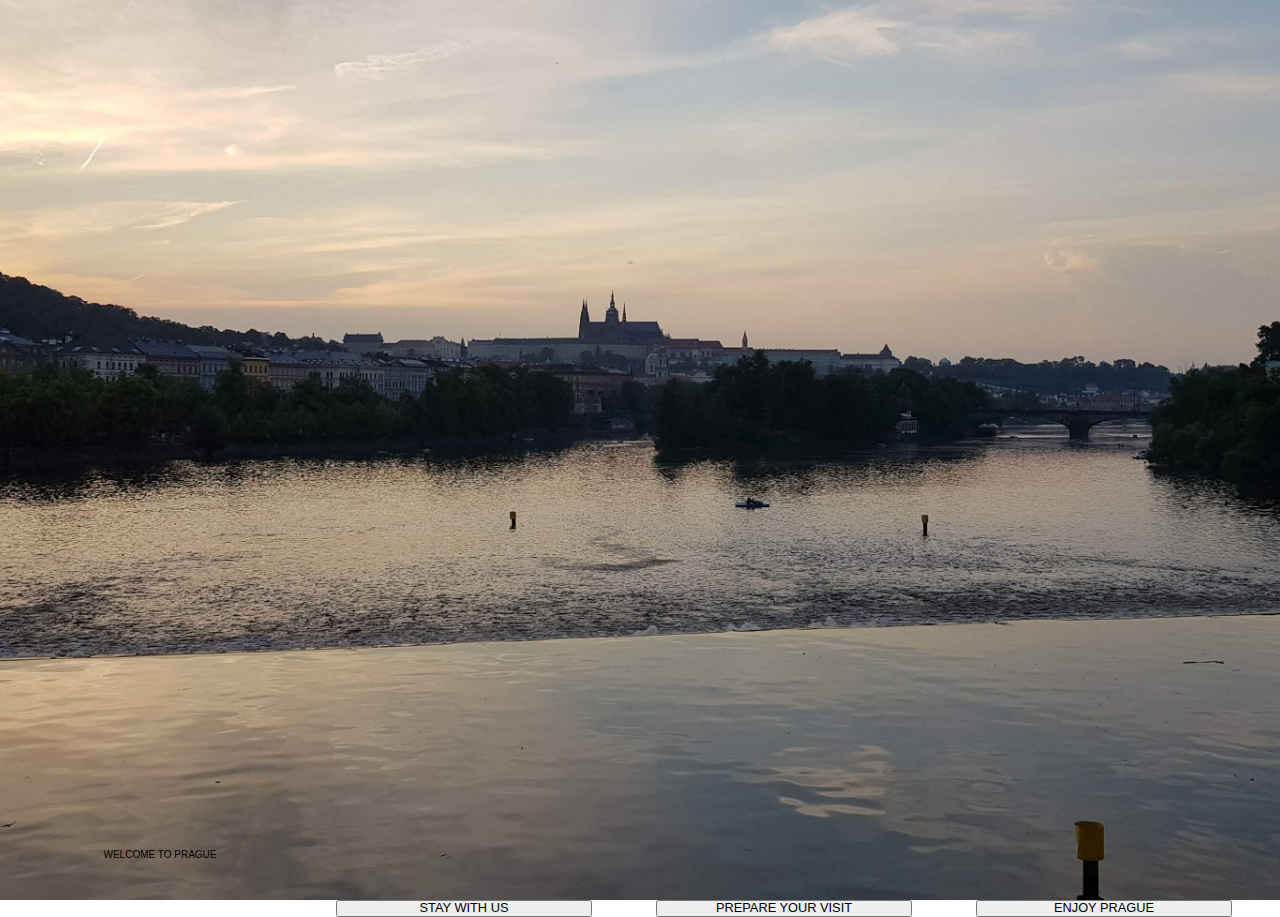
==== index.html @ 862ffb0d "Update index.html" ====
<!DOCTYPE html> 
<html>
<head>
<title>HOME</title>
<meta name="viewport" content="width=device-width, initial-scale=1">
<link rel="stylesheet" href="w3pro.css">
<style>
* { color: rgb(0,0,0); text-decoration: none; padding: 0; margin: 0; font-family: "Roboto", Open Sans, sans-serif;}
body, html { height: 100vh;}
.bg { background-image: url("bg/bg_a.jpg"); height: 100vh; background-position: center; background-repeat: no-repeat; background-size: cover; }
.w3-block, .w3-container, .w3-dropdown-click, .w3-btn {position: absolute;}
.cA {left: 0; width: 25vw; height: 10vh;}
</style>
</head>
<body>
<div class="bg"></div>

<button onclick="dropdown_A()" class="w3-btn w3-purple cA w3-tiny" style="bottom: 0vw;">WELCOME TO PRAGUE</button>
<div id="Demo_A" class="w3-dropdown-content w3-bar-block cA" style="bottom:10vh;">
  <button href="#" class="w3-btn w3-deep-purple cA" style="bottom: 20vh;">History of Prague</button>
  <button href="#" class="w3-btn w3-indigo cA" style="bottom: 10vh">Prague today</button>
  <button href="#" class="w3-btn w3-blue cA" style="bottom: 0vh">Our services</button>
</div>

  <div class="w3-container" style="bottom: 0vw; left: 25vw;">
    <div class="w3-dropdown-click">
      <button onclick="dropdown_B()" class="w3-block w3-light-blue" style="width: 20vw; ">STAY WITH US</button>
      <div id="Demo_B" class="w3-dropdown-content w3-bar-block w3-border">
        <button href="#" class="w3-bar-item w3-btn w3-cyan" style="bottom: 0vw; width: 20vw">Tour the apartment</button>
        <button href="#" class="w3-bar-item w3-btn w3-aqua" style="bottom: 5vw; width: 20vw">Discover the district</button>
        <button href="#" class="w3-bar-item w3-btn w3-teal" style="bottom: 10vw; width: 20vw">Explore the capital</button>
      </div>
    </div>
  </div>
  
  <div class="w3-container" style="bottom: 0vw; left: 50vw;">
    <div class="w3-dropdown-click">
      <button onclick="dropdown_C()" class="w3-block w3-green" style="width: 20vw; ">PREPARE YOUR VISIT</button>
      <div id="Demo_C" class="w3-dropdown-content w3-bar-block w3-border">
        <button href="#" class="w3-bar-item w3-btn w3-light-green" style="bottom: 0vw; width: 20vw">Practical tips</button>
		
	    <div class="w3-dropdown-click">
		  <button href="#" onclick="dropdown_E()" class="w3-bar-item w3-btn w3-lime" style="position: absolue; bottom: 10vw; width: 20vw";>Public transport itineraries</button>
		  <div id="Demo_E" class="w3-dropdown-content w3-bar-block w3-border">
			<button href="#" class="w3-bar-item w3-btn w3-deep-organge" style="bottom: 0vw; left: 20; width: 5vw">From the airport</button>
			<button href="#" class="w3-bar-item w3-btn w3-blue-gray" style="bottom: 5vw; left: 20; width: 5vw">From the train station</button>
			<button href="#" class="w3-bar-item w3-btn w3-brown" style="bottom: 10vw; left: 20; width: 5vw">From the bus station</button>
		  </div>
		</div>
		
		
		
        <button href="#" class="w3-bar-item w3-btn w3-sand" style="bottom: 10vw; width: 20vw">Check-in procedure</button>
      </div>
    </div>
  </div> 
  
  <div class="w3-container" style="bottom: 0vw; left: 75vw;">
    <div class="w3-dropdown-click">
      <button onclick="dropdown_D()" class="w3-block w3-khaki" style="width: 20vw; ">ENJOY PRAGUE</button>
      <div id="Demo_D" class="w3-dropdown-content w3-bar-block w3-border">
        <button href="#" class="w3-bar-item w3-btn w3-light-yellow" style="bottom: 0vw; width: 20vw">House manual</button>
        <button href="#" class="w3-bar-item w3-btn w3-amber" style="bottom: 5vw; width: 20vw">To do in Prague</button>
        <button href="#" class="w3-bar-item w3-btn w3-orange" style="bottom: 10vw; width: 20vw">Check-out</button>
      </div>
    </div>
  </div> 
  
</div>

<script>
function dropdown_A() {
  var x = document.getElementById("Demo_A");
  if (x.className.indexOf("w3-show") == -1) {
    x.className += " w3-show";
  } else { 
    x.className = x.className.replace(" w3-show", "");
  }
}
</script>

<script>
function dropdown_B() {
  var x = document.getElementById("Demo_B");
  if (x.className.indexOf("w3-show") == -1) {
    x.className += " w3-show";
  } else { 
    x.className = x.className.replace(" w3-show", "");
  }
}
</script>

<script>
function dropdown_C() {
  var x = document.getElementById("Demo_C");
  if (x.className.indexOf("w3-show") == -1) {
    x.className += " w3-show";
  } else { 
    x.className = x.className.replace(" w3-show", "");
  }
}
</script>

<script>
function dropdown_D() {
  var x = document.getElementById("Demo_D");
  if (x.className.indexOf("w3-show") == -1) {
    x.className += " w3-show";
  } else { 
    x.className = x.className.replace(" w3-show", "");
  }
}
</script>

<script>
function dropdown_E() {
  var x = document.getElementById("Demo_E");
  if (x.className.indexOf("w3-show") == -1) {
    x.className += " w3-show";
  } else { 
    x.className = x.className.replace(" w3-show", "");
  }
}
</script>
---- w3pro.css ----
﻿html{box-sizing:border-box}*,*:before,*:after{box-sizing:inherit}

html{-ms-text-size-adjust:100%;-webkit-text-size-adjust:100%}body{margin:0}
article,aside,details,figcaption,figure,footer,header,main,menu,nav,section,summary{display:block}
audio,canvas,progress,video{display:inline-block}progress{vertical-align:baseline}
audio:not([controls]){display:none;height:0}[hidden],template{display:none}
a{background-color:transparent;-webkit-text-decoration-skip:objects}
a:active,a:hover{outline-width:0}abbr[title]{border-bottom:none;text-decoration:underline;text-decoration:underline dotted}
dfn{font-style:italic}mark{background:#ff0;color:#000}
small{font-size:80%}sub,sup{font-size:75%;line-height:0;position:relative;vertical-align:baseline}
sub{bottom:-0.25em}sup{top:-0.5em}figure{margin:1em 40px}img{border-style:none}svg:not(:root){overflow:hidden}
code,kbd,pre,samp{font-family:monospace,monospace;font-size:1em}hr{box-sizing:content-box;height:0;overflow:visible}
button,input,select,textarea{font:inherit;margin:0}optgroup{font-weight:bold}
button,input{overflow:visible}button,select{text-transform:none}
button,html [type=button],[type=reset],[type=submit]{-webkit-appearance:button}
button::-moz-focus-inner, [type=button]::-moz-focus-inner, [type=reset]::-moz-focus-inner, [type=submit]::-moz-focus-inner{border-style:none;padding:0}
button:-moz-focusring, [type=button]:-moz-focusring, [type=reset]:-moz-focusring, [type=submit]:-moz-focusring{outline:1px dotted ButtonText}
fieldset{border:1px solid #c0c0c0;margin:0 2px;padding:.35em .625em .75em}
legend{color:inherit;display:table;max-width:100%;padding:0;white-space:normal}textarea{overflow:auto}
[type=checkbox],[type=radio]{padding:0}
[type=number]::-webkit-inner-spin-button,[type=number]::-webkit-outer-spin-button{height:auto}
[type=search]{-webkit-appearance:textfield;outline-offset:-2px}
[type=search]::-webkit-search-cancel-button,[type=search]::-webkit-search-decoration{-webkit-appearance:none}
::-webkit-input-placeholder{color:inherit;opacity:0.54}
::-webkit-file-upload-button{-webkit-appearance:button;font:inherit}

html,body{font-family:Roboto,sans-serif;font-size:1vw;line-height:1}html{overflow-x:hidden}
h1{font-size:8vw}h2{font-size:30px}h3{font-size:24px}h4{font-size:20px}h5{font-size:18px}h6{font-size:16px}.w3-serif{font-family:serif}
h1,h2,h3,h4,h5,h6{font-family:"Segoe UI",Arial,sans-serif;font-weight:400;margin:10px 0}.w3-wide{letter-spacing:4px}
hr{border:0;border-top:1px solid #eee;margin:20px 0}
.w3-image{max-width:100%;height:auto}img{vertical-align:middle}a{color:inherit}
.w3-table,.w3-table-all{border-collapse:collapse;border-spacing:0;width:100%;display:table}.w3-table-all{border:1px solid #ccc}
.w3-bordered tr,.w3-table-all tr{border-bottom:1px solid #ddd}.w3-striped tbody tr:nth-child(even){background-color:#f1f1f1}
.w3-table-all tr:nth-child(odd){background-color:#fff}.w3-table-all tr:nth-child(even){background-color:#f1f1f1}
.w3-hoverable tbody tr:hover,.w3-ul.w3-hoverable li:hover{background-color:#ccc}.w3-centered tr th,.w3-centered tr td{text-align:center}
.w3-table td,.w3-table th,.w3-table-all td,.w3-table-all th{padding:8px 8px;display:table-cell;text-align:left;vertical-align:top}
.w3-table th:first-child,.w3-table td:first-child,.w3-table-all th:first-child,.w3-table-all td:first-child{padding-left:16px}
.w3-btn,.w3-button{border:none;display:inline-block;padding:8px 16px;vertical-align:middle;overflow:hidden;text-decoration:none;color:inherit;background-color:inherit;text-align:center;cursor:pointer;white-space:nowrap}
.w3-btn:hover{box-shadow:0 8px 16px 0 rgba(0,0,0,0.2),0 6px 20px 0 rgba(0,0,0,0.19)}
.w3-btn,.w3-button{-webkit-touch-callout:none;-webkit-user-select:none;-khtml-user-select:none;-moz-user-select:none;-ms-user-select:none;user-select:none}   
.w3-disabled,.w3-btn:disabled,.w3-button:disabled{cursor:not-allowed;opacity:0.3}.w3-disabled *,:disabled *{pointer-events:none}
.w3-btn.w3-disabled:hover,.w3-btn:disabled:hover{box-shadow:none}
.w3-badge,.w3-tag{background-color:#000;color:#fff;display:inline-block;padding-left:8px;padding-right:8px;text-align:center}.w3-badge{border-radius:50%}
.w3-ul{list-style-type:none;padding:0;margin:0}.w3-ul li{padding:8px 16px;border-bottom:1px solid #ddd}.w3-ul li:last-child{border-bottom:none}
.w3-tooltip,.w3-display-container{position:relative}.w3-tooltip .w3-text{display:none}.w3-tooltip:hover .w3-text{display:inline-block}
.w3-ripple:active{opacity:0.5}.w3-ripple{transition:opacity 0s}
.w3-input{padding:8px;display:block;border:none;border-bottom:1px solid #ccc;width:100%}
.w3-select{padding:9px 0;width:100%;border:none;border-bottom:1px solid #ccc}
.w3-dropdown-click,.w3-dropdown-hover{position:relative;display:inline-block;cursor:pointer}
.w3-dropdown-hover:hover .w3-dropdown-content{display:block}
.w3-dropdown-hover:first-child,.w3-dropdown-click:hover{background-color:#ccc;color:#000}
.w3-dropdown-hover:hover > .w3-button:first-child,.w3-dropdown-click:hover > .w3-button:first-child{background-color:#ccc;color:#000}
.w3-dropdown-content{cursor:auto;color:#000;background-color:#fff;display:none;position:absolute;min-width:160px;margin:0;padding:0;z-index:1}
.w3-check,.w3-radio{width:24px;height:24px;position:relative;top:6px}
.w3-sidebar{height:100%;width:200px;background-color:#fff;position:fixed!important;z-index:1;overflow:auto}
.w3-bar-block .w3-dropdown-hover,.w3-bar-block .w3-dropdown-click{width:100%}
.w3-bar-block .w3-dropdown-hover .w3-dropdown-content,.w3-bar-block .w3-dropdown-click .w3-dropdown-content{min-width:100%}
.w3-bar-block .w3-dropdown-hover .w3-button,.w3-bar-block .w3-dropdown-click .w3-button{width:100%;text-align:left;padding:8px 16px}
.w3-main,#main{transition:margin-left .4s}
.w3-modal{z-index:3;display:none;padding-top:100px;position:fixed;left:0;top:0;width:100%;height:100%;overflow:auto;background-color:rgb(0,0,0);background-color:rgba(0,0,0,0.4)}
.w3-modal-content{margin:auto;background-color:#fff;position:relative;padding:0;outline:0;width:600px}
.w3-bar{width:100%;overflow:hidden}.w3-center .w3-bar{display:inline-block;width:auto}
.w3-bar .w3-bar-item{padding:8px 16px;float:left;width:auto;border:none;display:block;outline:0}
.w3-bar .w3-dropdown-hover,.w3-bar .w3-dropdown-click{position:static;float:left}
.w3-bar .w3-button{white-space:normal}
.w3-bar-block .w3-bar-item{width:100%;display:block;padding:8px 16px;text-align:left;border:none;white-space:normal;float:none;outline:0}
.w3-bar-block.w3-center .w3-bar-item{text-align:center}.w3-block{display:block;width:100%}
.w3-responsive{display:block;overflow-x:auto}
.w3-container:after,.w3-container:before,.w3-panel:after,.w3-panel:before,.w3-row:after,.w3-row:before,.w3-row-padding:after,.w3-row-padding:before,
.w3-cell-row:before,.w3-cell-row:after,.w3-clear:after,.w3-clear:before,.w3-bar:before,.w3-bar:after{content:"";display:table;clear:both}
.w3-col,.w3-half,.w3-third,.w3-twothird,.w3-threequarter,.w3-quarter{float:left;width:100%}
.w3-col.s1{width:8.33333%}.w3-col.s2{width:16.66666%}.w3-col.s3{width:24.99999%}.w3-col.s4{width:33.33333%}
.w3-col.s5{width:41.66666%}.w3-col.s6{width:49.99999%}.w3-col.s7{width:58.33333%}.w3-col.s8{width:66.66666%}
.w3-col.s9{width:74.99999%}.w3-col.s10{width:83.33333%}.w3-col.s11{width:91.66666%}.w3-col.s12{width:99.99999%}
@media (min-width:601px){.w3-col.m1{width:8.33333%}.w3-col.m2{width:16.66666%}.w3-col.m3,.w3-quarter{width:24.99999%}.w3-col.m4,.w3-third{width:33.33333%}
.w3-col.m5{width:41.66666%}.w3-col.m6,.w3-half{width:49.99999%}.w3-col.m7{width:58.33333%}.w3-col.m8,.w3-twothird{width:66.66666%}
.w3-col.m9,.w3-threequarter{width:74.99999%}.w3-col.m10{width:83.33333%}.w3-col.m11{width:91.66666%}.w3-col.m12{width:99.99999%}}
@media (min-width:993px){.w3-col.l1{width:8.33333%}.w3-col.l2{width:16.66666%}.w3-col.l3{width:24.99999%}.w3-col.l4{width:33.33333%}
.w3-col.l5{width:41.66666%}.w3-col.l6{width:49.99999%}.w3-col.l7{width:58.33333%}.w3-col.l8{width:66.66666%}
.w3-col.l9{width:74.99999%}.w3-col.l10{width:83.33333%}.w3-col.l11{width:91.66666%}.w3-col.l12{width:99.99999%}}
.w3-rest{overflow:hidden}.w3-stretch{margin-left:-16px;margin-right:-16px}
.w3-content,.w3-auto{margin-left:auto;margin-right:auto}.w3-content{max-width:980px}.w3-auto{max-width:1140px}
.w3-cell-row{display:table;width:100%}.w3-cell{display:table-cell}
.w3-cell-top{vertical-align:top}.w3-cell-middle{vertical-align:middle}.w3-cell-bottom{vertical-align:bottom}
.w3-hide{display:none!important}.w3-show-block,.w3-show{display:block!important}.w3-show-inline-block{display:inline-block!important}
@media (max-width:1205px){.w3-auto{max-width:95%}}
@media (max-width:600px){.w3-modal-content{margin:0 10px;width:auto!important}.w3-modal{padding-top:30px}
.w3-dropdown-hover.w3-mobile .w3-dropdown-content,.w3-dropdown-click.w3-mobile .w3-dropdown-content{position:relative}	
.w3-hide-small{display:none!important}.w3-mobile{display:block;width:100%!important}.w3-bar-item.w3-mobile,.w3-dropdown-hover.w3-mobile,.w3-dropdown-click.w3-mobile{text-align:center}
.w3-dropdown-hover.w3-mobile,.w3-dropdown-hover.w3-mobile .w3-btn,.w3-dropdown-hover.w3-mobile .w3-button,.w3-dropdown-click.w3-mobile,.w3-dropdown-click.w3-mobile .w3-btn,.w3-dropdown-click.w3-mobile .w3-button{width:100%}}
@media (max-width:768px){.w3-modal-content{width:500px}.w3-modal{padding-top:50px}}
@media (min-width:993px){.w3-modal-content{width:900px}.w3-hide-large{display:none!important}.w3-sidebar.w3-collapse{display:block!important}}
@media (max-width:992px) and (min-width:601px){.w3-hide-medium{display:none!important}}
@media (max-width:992px){.w3-sidebar.w3-collapse{display:none}.w3-main{margin-left:0!important;margin-right:0!important}.w3-auto{max-width:100%}}
.w3-top,.w3-bottom{position:fixed;width:100%;z-index:1}.w3-top{top:0}.w3-bottom{bottom:0}
.w3-overlay{position:fixed;display:none;width:100%;height:100%;top:0;left:0;right:0;bottom:0;background-color:rgba(0,0,0,0.5);z-index:2}
.w3-display-topleft{position:absolute;left:0;top:0}.w3-display-topright{position:absolute;right:0;top:0}
.w3-display-bottomleft{position:absolute;left:0;bottom:0}.w3-display-bottomright{position:absolute;right:0;bottom:0}
.w3-display-middle{position:absolute;top:50%;left:50%;transform:translate(-50%,-50%);-ms-transform:translate(-50%,-50%)}
.w3-display-left{position:absolute;top:50%;left:0%;transform:translate(0%,-50%);-ms-transform:translate(-0%,-50%)}
.w3-display-right{position:absolute;top:50%;right:0%;transform:translate(0%,-50%);-ms-transform:translate(0%,-50%)}
.w3-display-topmiddle{position:absolute;left:50%;top:0;transform:translate(-50%,0%);-ms-transform:translate(-50%,0%)}
.w3-display-bottommiddle{position:absolute;left:50%;bottom:0;transform:translate(-50%,0%);-ms-transform:translate(-50%,0%)}
.w3-display-container:hover .w3-display-hover{display:block}.w3-display-container:hover span.w3-display-hover{display:inline-block}.w3-display-hover{display:none}
.w3-display-position{position:absolute}
.w3-circle{border-radius:50%}
.w3-round-small{border-radius:2px}.w3-round,.w3-round-medium{border-radius:4px}.w3-round-large{border-radius:8px}.w3-round-xlarge{border-radius:16px}.w3-round-xxlarge{border-radius:32px}
.w3-row-padding,.w3-row-padding>.w3-half,.w3-row-padding>.w3-third,.w3-row-padding>.w3-twothird,.w3-row-padding>.w3-threequarter,.w3-row-padding>.w3-quarter,.w3-row-padding>.w3-col{padding:0 8px}
.w3-container,.w3-panel{padding:0.01em 16px}.w3-panel{margin-top:16px;margin-bottom:16px}
.w3-code,.w3-codespan{font-family:Consolas,"courier new";font-size:16px}
.w3-code{width:auto;background-color:#fff;padding:8px 12px;border-left:4px solid #4CAF50;word-wrap:break-word}
.w3-codespan{color:crimson;background-color:#f1f1f1;padding-left:4px;padding-right:4px;font-size:110%}
.w3-card,.w3-card-2{box-shadow:0 2px 5px 0 rgba(0,0,0,0.16),0 2px 10px 0 rgba(0,0,0,0.12)}
.w3-card-4,.w3-hover-shadow:hover{box-shadow:0 4px 10px 0 rgba(0,0,0,0.2),0 4px 20px 0 rgba(0,0,0,0.19)}
.w3-spin{animation:w3-spin 2s infinite linear}@keyframes w3-spin{0%{transform:rotate(0deg)}100%{transform:rotate(359deg)}}
.w3-animate-fading{animation:fading 10s infinite}@keyframes fading{0%{opacity:0}50%{opacity:1}100%{opacity:0}}
.w3-animate-opacity{animation:opac 0.8s}@keyframes opac{from{opacity:0} to{opacity:1}}
.w3-animate-top{position:relative;animation:animatetop 0.4s}@keyframes animatetop{from{top:-300px;opacity:0} to{top:0;opacity:1}}
.w3-animate-left{position:relative;animation:animateleft 0.4s}@keyframes animateleft{from{left:-300px;opacity:0} to{left:0;opacity:1}}
.w3-animate-right{position:relative;animation:animateright 0.4s}@keyframes animateright{from{right:-300px;opacity:0} to{right:0;opacity:1}}
.w3-animate-bottom{position:relative;animation:animatebottom 0.4s}@keyframes animatebottom{from{bottom:-300px;opacity:0} to{bottom:0;opacity:1}}
.w3-animate-zoom {animation:animatezoom 0.6s}@keyframes animatezoom{from{transform:scale(0)} to{transform:scale(1)}}
.w3-animate-input{transition:width 0.4s ease-in-out}.w3-animate-input:focus{width:100%!important}
.w3-opacity,.w3-hover-opacity:hover{opacity:0.60}.w3-opacity-off,.w3-hover-opacity-off:hover{opacity:1}
.w3-opacity-max{opacity:0.25}.w3-opacity-min{opacity:0.75}
.w3-greyscale-max,.w3-grayscale-max,.w3-hover-greyscale:hover,.w3-hover-grayscale:hover{filter:grayscale(100%)}
.w3-greyscale,.w3-grayscale{filter:grayscale(75%)}.w3-greyscale-min,.w3-grayscale-min{filter:grayscale(50%)}
.w3-sepia{filter:sepia(75%)}.w3-sepia-max,.w3-hover-sepia:hover{filter:sepia(100%)}.w3-sepia-min{filter:sepia(50%)}
.w3-tiny{font-size:10px!important}.w3-small{font-size:12px!important}.w3-medium{font-size:15px!important}.w3-large{font-size:18px!important}
.w3-xlarge{font-size:24px!important}.w3-xxlarge{font-size:36px!important}.w3-xxxlarge{font-size:48px!important}.w3-jumbo{font-size:64px!important}
.w3-left-align{text-align:left!important}.w3-right-align{text-align:right!important}.w3-justify{text-align:justify!important}.w3-center{text-align:center!important}
.w3-border-0{border:0!important}.w3-border{border:1px solid #ccc!important}
.w3-border-top{border-top:1px solid #ccc!important}.w3-border-bottom{border-bottom:1px solid #ccc!important}
.w3-border-left{border-left:1px solid #ccc!important}.w3-border-right{border-right:1px solid #ccc!important}
.w3-topbar{border-top:6px solid #ccc!important}.w3-bottombar{border-bottom:6px solid #ccc!important}
.w3-leftbar{border-left:6px solid #ccc!important}.w3-rightbar{border-right:6px solid #ccc!important}
.w3-section,.w3-code{margin-top:16px!important;margin-bottom:16px!important}
.w3-margin{margin:16px!important}.w3-margin-top{margin-top:16px!important}.w3-margin-bottom{margin-bottom:16px!important}
.w3-margin-left{margin-left:16px!important}.w3-margin-right{margin-right:16px!important}
.w3-padding-small{padding:4px 8px!important}.w3-padding{padding:8px 16px!important}.w3-padding-large{padding:12px 24px!important}
.w3-padding-16{padding-top:16px!important;padding-bottom:16px!important}.w3-padding-24{padding-top:24px!important;padding-bottom:24px!important}
.w3-padding-32{padding-top:32px!important;padding-bottom:32px!important}.w3-padding-48{padding-top:48px!important;padding-bottom:48px!important}
.w3-padding-64{padding-top:64px!important;padding-bottom:64px!important}
.w3-left{float:left!important}.w3-right{float:right!important}
.w3-button:hover{color:#000!important;background-color:#ccc!important}
.w3-transparent,.w3-hover-none:hover{background-color:transparent!important}
.w3-hover-none:hover{box-shadow:none!important}
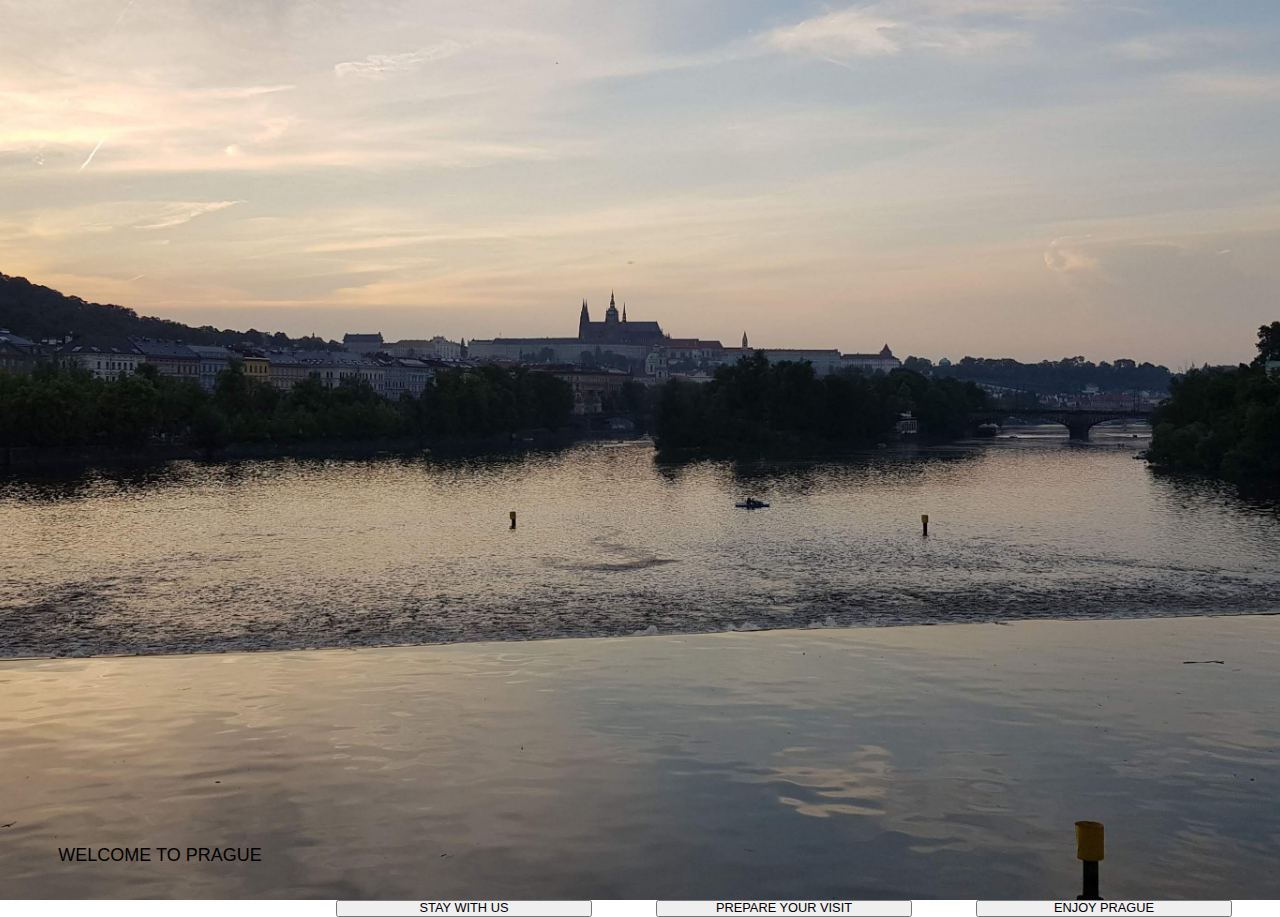
==== commit 21825cf1: "Update index.html" ====
--- a/index.html
+++ b/index.html
@@ -15,7 +15,7 @@
 <body>
 <div class="bg"></div>
 
-<button onclick="dropdown_A()" class="w3-btn w3-purple cA w3-tiny" style="bottom: 0vw;">WELCOME TO PRAGUE</button>
+<button onclick="dropdown_A()" class="w3-btn w3-purple cA w3-large" style="bottom: 0vw;">WELCOME TO PRAGUE</button>
 <div id="Demo_A" class="w3-dropdown-content w3-bar-block cA" style="bottom:10vh;">
   <button href="#" class="w3-btn w3-deep-purple cA" style="bottom: 20vh;">History of Prague</button>
   <button href="#" class="w3-btn w3-indigo cA" style="bottom: 10vh">Prague today</button>
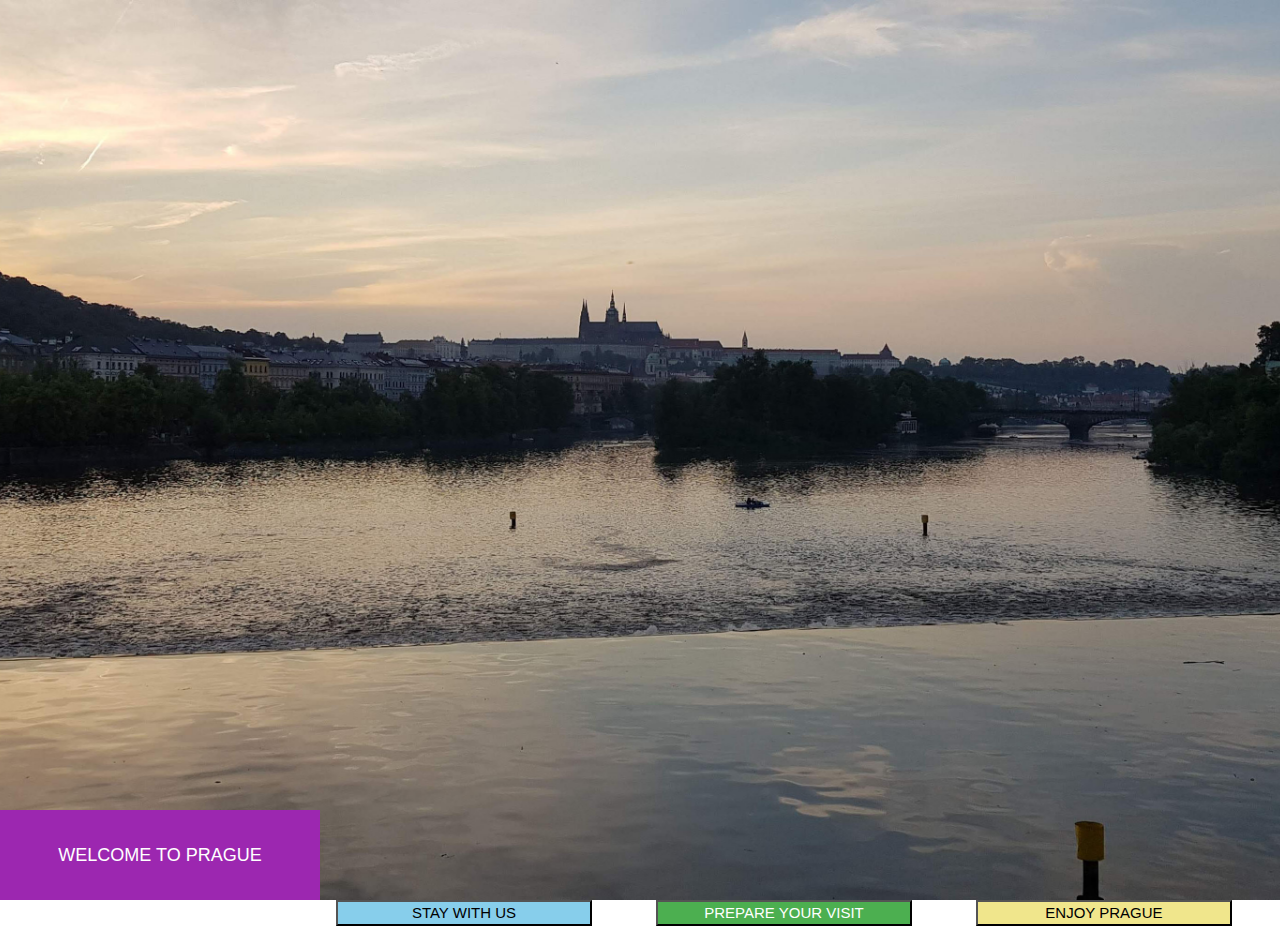
==== commit ed688481: "Update index.html" ====
--- a/index.html
+++ b/index.html
@@ -3,7 +3,7 @@
 <head>
 <title>HOME</title>
 <meta name="viewport" content="width=device-width, initial-scale=1">
-<link rel="stylesheet" href="w3pro.css">
+<link rel="stylesheet" href="w3.css">
 <style>
 * { color: rgb(0,0,0); text-decoration: none; padding: 0; margin: 0; font-family: "Roboto", Open Sans, sans-serif;}
 body, html { height: 100vh;}
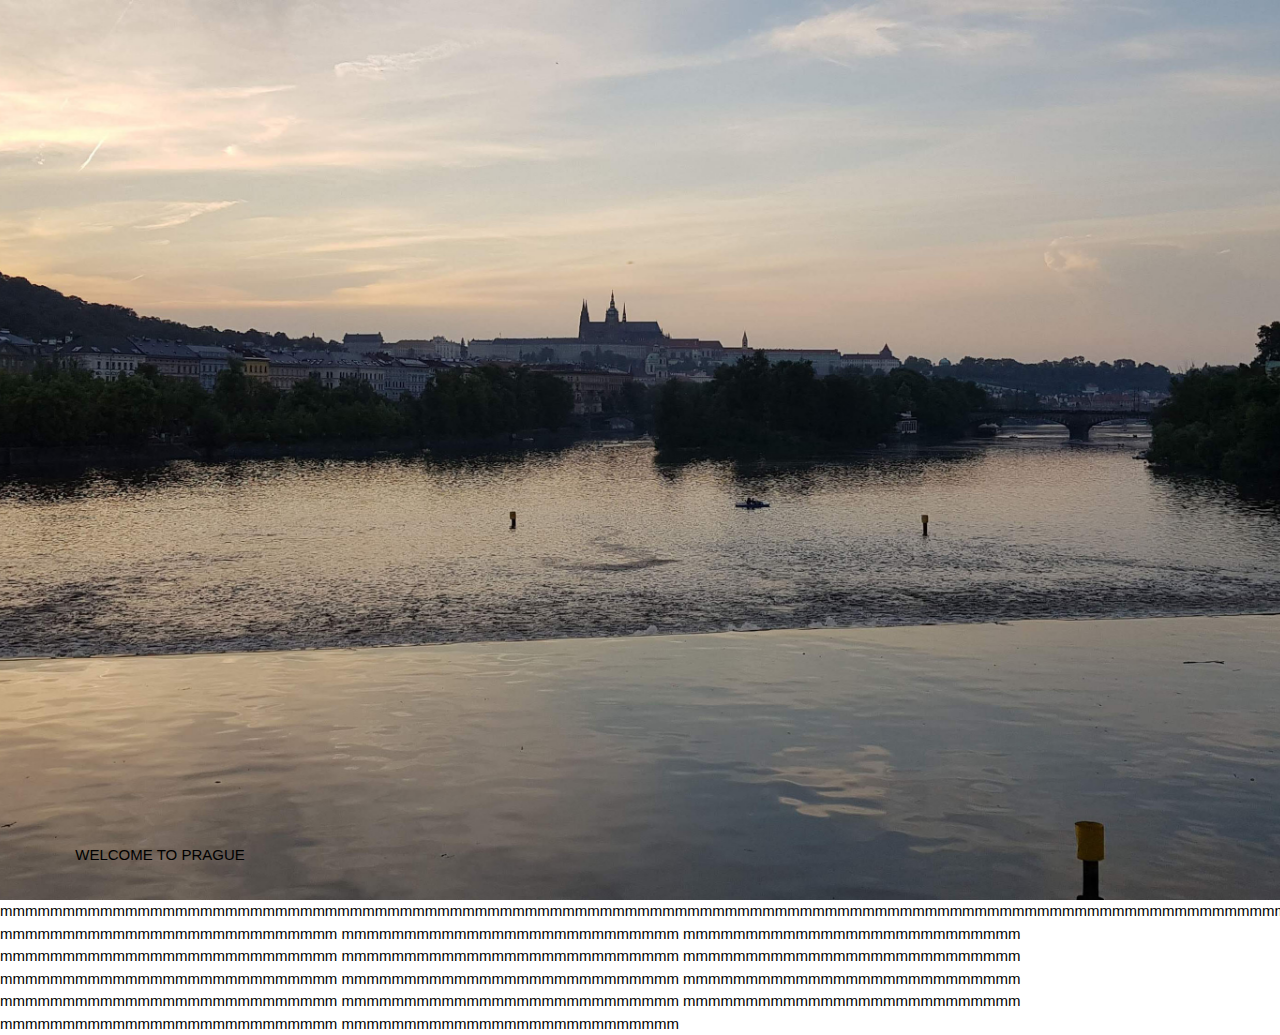
==== commit c979665a: "a" ====
--- a/index.html
+++ b/index.html
@@ -3,69 +3,24 @@
 <head>
 <title>HOME</title>
 <meta name="viewport" content="width=device-width, initial-scale=1">
-<link rel="stylesheet" href="w3.css">
+<link rel="stylesheet" href="w3pro.css">
 <style>
 * { color: rgb(0,0,0); text-decoration: none; padding: 0; margin: 0; font-family: "Roboto", Open Sans, sans-serif;}
 body, html { height: 100vh;}
 .bg { background-image: url("bg/bg_a.jpg"); height: 100vh; background-position: center; background-repeat: no-repeat; background-size: cover; }
-.w3-block, .w3-container, .w3-dropdown-click, .w3-btn {position: absolute;}
+.w3-button {position: absolute;}
 .cA {left: 0; width: 25vw; height: 10vh;}
 </style>
 </head>
 <body>
 <div class="bg"></div>
-
-<button onclick="dropdown_A()" class="w3-btn w3-purple cA w3-large" style="bottom: 0vw;">WELCOME TO PRAGUE</button>
-<div id="Demo_A" class="w3-dropdown-content w3-bar-block cA" style="bottom:10vh;">
-  <button href="#" class="w3-btn w3-deep-purple cA" style="bottom: 20vh;">History of Prague</button>
-  <button href="#" class="w3-btn w3-indigo cA" style="bottom: 10vh">Prague today</button>
-  <button href="#" class="w3-btn w3-blue cA" style="bottom: 0vh">Our services</button>
-</div>
-
-  <div class="w3-container" style="bottom: 0vw; left: 25vw;">
-    <div class="w3-dropdown-click">
-      <button onclick="dropdown_B()" class="w3-block w3-light-blue" style="width: 20vw; ">STAY WITH US</button>
-      <div id="Demo_B" class="w3-dropdown-content w3-bar-block w3-border">
-        <button href="#" class="w3-bar-item w3-btn w3-cyan" style="bottom: 0vw; width: 20vw">Tour the apartment</button>
-        <button href="#" class="w3-bar-item w3-btn w3-aqua" style="bottom: 5vw; width: 20vw">Discover the district</button>
-        <button href="#" class="w3-bar-item w3-btn w3-teal" style="bottom: 10vw; width: 20vw">Explore the capital</button>
-      </div>
-    </div>
-  </div>
-  
-  <div class="w3-container" style="bottom: 0vw; left: 50vw;">
-    <div class="w3-dropdown-click">
-      <button onclick="dropdown_C()" class="w3-block w3-green" style="width: 20vw; ">PREPARE YOUR VISIT</button>
-      <div id="Demo_C" class="w3-dropdown-content w3-bar-block w3-border">
-        <button href="#" class="w3-bar-item w3-btn w3-light-green" style="bottom: 0vw; width: 20vw">Practical tips</button>
-		
-	    <div class="w3-dropdown-click">
-		  <button href="#" onclick="dropdown_E()" class="w3-bar-item w3-btn w3-lime" style="position: absolue; bottom: 10vw; width: 20vw";>Public transport itineraries</button>
-		  <div id="Demo_E" class="w3-dropdown-content w3-bar-block w3-border">
-			<button href="#" class="w3-bar-item w3-btn w3-deep-organge" style="bottom: 0vw; left: 20; width: 5vw">From the airport</button>
-			<button href="#" class="w3-bar-item w3-btn w3-blue-gray" style="bottom: 5vw; left: 20; width: 5vw">From the train station</button>
-			<button href="#" class="w3-bar-item w3-btn w3-brown" style="bottom: 10vw; left: 20; width: 5vw">From the bus station</button>
-		  </div>
-		</div>
-		
-		
-		
-        <button href="#" class="w3-bar-item w3-btn w3-sand" style="bottom: 10vw; width: 20vw">Check-in procedure</button>
-      </div>
-    </div>
-  </div> 
-  
-  <div class="w3-container" style="bottom: 0vw; left: 75vw;">
-    <div class="w3-dropdown-click">
-      <button onclick="dropdown_D()" class="w3-block w3-khaki" style="width: 20vw; ">ENJOY PRAGUE</button>
-      <div id="Demo_D" class="w3-dropdown-content w3-bar-block w3-border">
-        <button href="#" class="w3-bar-item w3-btn w3-light-yellow" style="bottom: 0vw; width: 20vw">House manual</button>
-        <button href="#" class="w3-bar-item w3-btn w3-amber" style="bottom: 5vw; width: 20vw">To do in Prague</button>
-        <button href="#" class="w3-bar-item w3-btn w3-orange" style="bottom: 10vw; width: 20vw">Check-out</button>
-      </div>
-    </div>
-  </div> 
-  
+[base64]
+mmmmmmmmmmmmmmmmmmmmmmmmmmm mmmmmmmmmmmmmmmmmmmmmmmmmmm mmmmmmmmmmmmmmmmmmmmmmmmmmm mmmmmmmmmmmmmmmmmmmmmmmmmmm mmmmmmmmmmmmmmmmmmmmmmmmmmm mmmmmmmmmmmmmmmmmmmmmmmmmmm mmmmmmmmmmmmmmmmmmmmmmmmmmm mmmmmmmmmmmmmmmmmmmmmmmmmmm mmmmmmmmmmmmmmmmmmmmmmmmmmm mmmmmmmmmmmmmmmmmmmmmmmmmmm mmmmmmmmmmmmmmmmmmmmmmmmmmm mmmmmmmmmmmmmmmmmmmmmmmmmmm mmmmmmmmmmmmmmmmmmmmmmmmmmm mmmmmmmmmmmmmmmmmmmmmmmmmmm 
+<button onclick="dropdown_A()" class="w3-button cA" style="bottom: 0vw;">WELCOME TO PRAGUE</button>
+<div id="Demo_A" class="w3-dropdown-content cA" style="bottom:10vh;">
+  <button href="#" class="w3-button cA" style="bottom: 20vh;">History of Prague</button>
+  <button href="#" class="w3-button cA" style="bottom: 10vh">Prague today</button>
+  <button href="#" class="w3-button cA" style="bottom: 0vh">Our services</button>
 </div>
 
 <script>
@@ -77,48 +32,4 @@
     x.className = x.className.replace(" w3-show", "");
   }
 }
-</script>
-
-<script>
-function dropdown_B() {
-  var x = document.getElementById("Demo_B");
-  if (x.className.indexOf("w3-show") == -1) {
-    x.className += " w3-show";
-  } else { 
-    x.className = x.className.replace(" w3-show", "");
-  }
-}
-</script>
-
-<script>
-function dropdown_C() {
-  var x = document.getElementById("Demo_C");
-  if (x.className.indexOf("w3-show") == -1) {
-    x.className += " w3-show";
-  } else { 
-    x.className = x.className.replace(" w3-show", "");
-  }
-}
-</script>
-
-<script>
-function dropdown_D() {
-  var x = document.getElementById("Demo_D");
-  if (x.className.indexOf("w3-show") == -1) {
-    x.className += " w3-show";
-  } else { 
-    x.className = x.className.replace(" w3-show", "");
-  }
-}
-</script>
-
-<script>
-function dropdown_E() {
-  var x = document.getElementById("Demo_E");
-  if (x.className.indexOf("w3-show") == -1) {
-    x.className += " w3-show";
-  } else { 
-    x.className = x.className.replace(" w3-show", "");
-  }
-}
 </script>--- a/w3pro.css
+++ b/w3pro.css
@@ -0,0 +1,148 @@
+﻿/* W3PRO.CSS 4.12 November 2018 by Jan Egil and Borge Refsnes */
+html{box-sizing:border-box}*,*:before,*:after{box-sizing:inherit}
+/* Extract from normalize.css by Nicolas Gallagher and Jonathan Neal git.io/normalize */
+html{-ms-text-size-adjust:100%;-webkit-text-size-adjust:100%}body{margin:0}
+article,aside,details,figcaption,figure,footer,header,main,menu,nav,section,summary{display:block}
+audio,canvas,progress,video{display:inline-block}progress{vertical-align:baseline}
+audio:not([controls]){display:none;height:0}[hidden],template{display:none}
+a{background-color:transparent;-webkit-text-decoration-skip:objects}
+a:active,a:hover{outline-width:0}abbr[title]{border-bottom:none;text-decoration:underline;text-decoration:underline dotted}
+dfn{font-style:italic}mark{background:#ff0;color:#000}
+small{font-size:80%}sub,sup{font-size:75%;line-height:0;position:relative;vertical-align:baseline}
+sub{bottom:-0.25em}sup{top:-0.5em}figure{margin:1em 40px}img{border-style:none}svg:not(:root){overflow:hidden}
+code,kbd,pre,samp{font-family:monospace,monospace;font-size:1em}hr{box-sizing:content-box;height:0;overflow:visible}
+button,input,select,textarea{font:inherit;margin:0}optgroup{font-weight:bold}
+button,input{overflow:visible}button,select{text-transform:none}
+button,html [type=button],[type=reset],[type=submit]{-webkit-appearance:button}
+button::-moz-focus-inner, [type=button]::-moz-focus-inner, [type=reset]::-moz-focus-inner, [type=submit]::-moz-focus-inner{border-style:none;padding:0}
+button:-moz-focusring, [type=button]:-moz-focusring, [type=reset]:-moz-focusring, [type=submit]:-moz-focusring{outline:1px dotted ButtonText}
+fieldset{border:1px solid #c0c0c0;margin:0 2px;padding:.35em .625em .75em}
+legend{color:inherit;display:table;max-width:100%;padding:0;white-space:normal}textarea{overflow:auto}
+[type=checkbox],[type=radio]{padding:0}
+[type=number]::-webkit-inner-spin-button,[type=number]::-webkit-outer-spin-button{height:auto}
+[type=search]{-webkit-appearance:textfield;outline-offset:-2px}
+[type=search]::-webkit-search-cancel-button,[type=search]::-webkit-search-decoration{-webkit-appearance:none}
+::-webkit-input-placeholder{color:inherit;opacity:0.54}
+::-webkit-file-upload-button{-webkit-appearance:button;font:inherit}
+/* End extract */
+html,body{font-family:Verdana,sans-serif;font-size:15px;line-height:1.5}html{overflow-x:hidden}
+h1{font-size:36px}h2{font-size:30px}h3{font-size:24px}h4{font-size:20px}h5{font-size:18px}h6{font-size:16px}.w3-serif{font-family:serif}
+h1,h2,h3,h4,h5,h6{font-family:"Segoe UI",Arial,sans-serif;font-weight:400;margin:10px 0}.w3-wide{letter-spacing:4px}
+hr{border:0;border-top:1px solid #eee;margin:20px 0}
+.w3-image{max-width:100%;height:auto}img{vertical-align:middle}a{color:inherit}
+.w3-table,.w3-table-all{border-collapse:collapse;border-spacing:0;width:100%;display:table}.w3-table-all{border:1px solid #ccc}
+.w3-bordered tr,.w3-table-all tr{border-bottom:1px solid #ddd}.w3-striped tbody tr:nth-child(even){background-color:#f1f1f1}
+.w3-table-all tr:nth-child(odd){background-color:#fff}.w3-table-all tr:nth-child(even){background-color:#f1f1f1}
+.w3-hoverable tbody tr:hover,.w3-ul.w3-hoverable li:hover{background-color:#ccc}.w3-centered tr th,.w3-centered tr td{text-align:center}
+.w3-table td,.w3-table th,.w3-table-all td,.w3-table-all th{padding:8px 8px;display:table-cell;text-align:left;vertical-align:top}
+.w3-table th:first-child,.w3-table td:first-child,.w3-table-all th:first-child,.w3-table-all td:first-child{padding-left:16px}
+.w3-btn,.w3-button{border:none;display:inline-block;padding:8px 16px;vertical-align:middle;overflow:hidden;text-decoration:none;color:inherit;background-color:inherit;text-align:center;cursor:pointer;white-space:nowrap}
+.w3-btn:hover{box-shadow:0 8px 16px 0 rgba(0,0,0,0.2),0 6px 20px 0 rgba(0,0,0,0.19)}
+.w3-btn,.w3-button{-webkit-touch-callout:none;-webkit-user-select:none;-khtml-user-select:none;-moz-user-select:none;-ms-user-select:none;user-select:none}   
+.w3-disabled,.w3-btn:disabled,.w3-button:disabled{cursor:not-allowed;opacity:0.3}.w3-disabled *,:disabled *{pointer-events:none}
+.w3-btn.w3-disabled:hover,.w3-btn:disabled:hover{box-shadow:none}
+.w3-badge,.w3-tag{background-color:#000;color:#fff;display:inline-block;padding-left:8px;padding-right:8px;text-align:center}.w3-badge{border-radius:50%}
+.w3-ul{list-style-type:none;padding:0;margin:0}.w3-ul li{padding:8px 16px;border-bottom:1px solid #ddd}.w3-ul li:last-child{border-bottom:none}
+.w3-tooltip,.w3-display-container{position:relative}.w3-tooltip .w3-text{display:none}.w3-tooltip:hover .w3-text{display:inline-block}
+.w3-ripple:active{opacity:0.5}.w3-ripple{transition:opacity 0s}
+.w3-input{padding:8px;display:block;border:none;border-bottom:1px solid #ccc;width:100%}
+.w3-select{padding:9px 0;width:100%;border:none;border-bottom:1px solid #ccc}
+.w3-dropdown-click,.w3-dropdown-hover{position:relative;display:inline-block;cursor:pointer}
+.w3-dropdown-hover:hover .w3-dropdown-content{display:block}
+.w3-dropdown-hover:first-child,.w3-dropdown-click:hover{background-color:#ccc;color:#000}
+.w3-dropdown-hover:hover > .w3-button:first-child,.w3-dropdown-click:hover > .w3-button:first-child{background-color:#ccc;color:#000}
+.w3-dropdown-content{cursor:auto;color:#000;background-color:#fff;display:none;position:absolute;min-width:160px;margin:0;padding:0;z-index:1}
+.w3-check,.w3-radio{width:24px;height:24px;position:relative;top:6px}
+.w3-sidebar{height:100%;width:200px;background-color:#fff;position:fixed!important;z-index:1;overflow:auto}
+.w3-bar-block .w3-dropdown-hover,.w3-bar-block .w3-dropdown-click{width:100%}
+.w3-bar-block .w3-dropdown-hover .w3-dropdown-content,.w3-bar-block .w3-dropdown-click .w3-dropdown-content{min-width:100%}
+.w3-bar-block .w3-dropdown-hover .w3-button,.w3-bar-block .w3-dropdown-click .w3-button{width:100%;text-align:left;padding:8px 16px}
+.w3-main,#main{transition:margin-left .4s}
+.w3-modal{z-index:3;display:none;padding-top:100px;position:fixed;left:0;top:0;width:100%;height:100%;overflow:auto;background-color:rgb(0,0,0);background-color:rgba(0,0,0,0.4)}
+.w3-modal-content{margin:auto;background-color:#fff;position:relative;padding:0;outline:0;width:600px}
+.w3-bar{width:100%;overflow:hidden}.w3-center .w3-bar{display:inline-block;width:auto}
+.w3-bar .w3-bar-item{padding:8px 16px;float:left;width:auto;border:none;display:block;outline:0}
+.w3-bar .w3-dropdown-hover,.w3-bar .w3-dropdown-click{position:static;float:left}
+.w3-bar .w3-button{white-space:normal}
+.w3-bar-block .w3-bar-item{width:100%;display:block;padding:8px 16px;text-align:left;border:none;white-space:normal;float:none;outline:0}
+.w3-bar-block.w3-center .w3-bar-item{text-align:center}.w3-block{display:block;width:100%}
+.w3-responsive{display:block;overflow-x:auto}
+.w3-container:after,.w3-container:before,.w3-panel:after,.w3-panel:before,.w3-row:after,.w3-row:before,.w3-row-padding:after,.w3-row-padding:before,
+.w3-cell-row:before,.w3-cell-row:after,.w3-clear:after,.w3-clear:before,.w3-bar:before,.w3-bar:after{content:"";display:table;clear:both}
+.w3-col,.w3-half,.w3-third,.w3-twothird,.w3-threequarter,.w3-quarter{float:left;width:100%}
+.w3-col.s1{width:8.33333%}.w3-col.s2{width:16.66666%}.w3-col.s3{width:24.99999%}.w3-col.s4{width:33.33333%}
+.w3-col.s5{width:41.66666%}.w3-col.s6{width:49.99999%}.w3-col.s7{width:58.33333%}.w3-col.s8{width:66.66666%}
+.w3-col.s9{width:74.99999%}.w3-col.s10{width:83.33333%}.w3-col.s11{width:91.66666%}.w3-col.s12{width:99.99999%}
+@media (min-width:601px){.w3-col.m1{width:8.33333%}.w3-col.m2{width:16.66666%}.w3-col.m3,.w3-quarter{width:24.99999%}.w3-col.m4,.w3-third{width:33.33333%}
+.w3-col.m5{width:41.66666%}.w3-col.m6,.w3-half{width:49.99999%}.w3-col.m7{width:58.33333%}.w3-col.m8,.w3-twothird{width:66.66666%}
+.w3-col.m9,.w3-threequarter{width:74.99999%}.w3-col.m10{width:83.33333%}.w3-col.m11{width:91.66666%}.w3-col.m12{width:99.99999%}}
+@media (min-width:993px){.w3-col.l1{width:8.33333%}.w3-col.l2{width:16.66666%}.w3-col.l3{width:24.99999%}.w3-col.l4{width:33.33333%}
+.w3-col.l5{width:41.66666%}.w3-col.l6{width:49.99999%}.w3-col.l7{width:58.33333%}.w3-col.l8{width:66.66666%}
+.w3-col.l9{width:74.99999%}.w3-col.l10{width:83.33333%}.w3-col.l11{width:91.66666%}.w3-col.l12{width:99.99999%}}
+.w3-rest{overflow:hidden}.w3-stretch{margin-left:-16px;margin-right:-16px}
+.w3-content,.w3-auto{margin-left:auto;margin-right:auto}.w3-content{max-width:980px}.w3-auto{max-width:1140px}
+.w3-cell-row{display:table;width:100%}.w3-cell{display:table-cell}
+.w3-cell-top{vertical-align:top}.w3-cell-middle{vertical-align:middle}.w3-cell-bottom{vertical-align:bottom}
+.w3-hide{display:none!important}.w3-show-block,.w3-show{display:block!important}.w3-show-inline-block{display:inline-block!important}
+@media (max-width:1205px){.w3-auto{max-width:95%}}
+@media (max-width:600px){.w3-modal-content{margin:0 10px;width:auto!important}.w3-modal{padding-top:30px}
+.w3-dropdown-hover.w3-mobile .w3-dropdown-content,.w3-dropdown-click.w3-mobile .w3-dropdown-content{position:relative}	
+.w3-hide-small{display:none!important}.w3-mobile{display:block;width:100%!important}.w3-bar-item.w3-mobile,.w3-dropdown-hover.w3-mobile,.w3-dropdown-click.w3-mobile{text-align:center}
+.w3-dropdown-hover.w3-mobile,.w3-dropdown-hover.w3-mobile .w3-btn,.w3-dropdown-hover.w3-mobile .w3-button,.w3-dropdown-click.w3-mobile,.w3-dropdown-click.w3-mobile .w3-btn,.w3-dropdown-click.w3-mobile .w3-button{width:100%}}
+@media (max-width:768px){.w3-modal-content{width:500px}.w3-modal{padding-top:50px}}
+@media (min-width:993px){.w3-modal-content{width:900px}.w3-hide-large{display:none!important}.w3-sidebar.w3-collapse{display:block!important}}
+@media (max-width:992px) and (min-width:601px){.w3-hide-medium{display:none!important}}
+@media (max-width:992px){.w3-sidebar.w3-collapse{display:none}.w3-main{margin-left:0!important;margin-right:0!important}.w3-auto{max-width:100%}}
+.w3-top,.w3-bottom{position:fixed;width:100%;z-index:1}.w3-top{top:0}.w3-bottom{bottom:0}
+.w3-overlay{position:fixed;display:none;width:100%;height:100%;top:0;left:0;right:0;bottom:0;background-color:rgba(0,0,0,0.5);z-index:2}
+.w3-display-topleft{position:absolute;left:0;top:0}.w3-display-topright{position:absolute;right:0;top:0}
+.w3-display-bottomleft{position:absolute;left:0;bottom:0}.w3-display-bottomright{position:absolute;right:0;bottom:0}
+.w3-display-middle{position:absolute;top:50%;left:50%;transform:translate(-50%,-50%);-ms-transform:translate(-50%,-50%)}
+.w3-display-left{position:absolute;top:50%;left:0%;transform:translate(0%,-50%);-ms-transform:translate(-0%,-50%)}
+.w3-display-right{position:absolute;top:50%;right:0%;transform:translate(0%,-50%);-ms-transform:translate(0%,-50%)}
+.w3-display-topmiddle{position:absolute;left:50%;top:0;transform:translate(-50%,0%);-ms-transform:translate(-50%,0%)}
+.w3-display-bottommiddle{position:absolute;left:50%;bottom:0;transform:translate(-50%,0%);-ms-transform:translate(-50%,0%)}
+.w3-display-container:hover .w3-display-hover{display:block}.w3-display-container:hover span.w3-display-hover{display:inline-block}.w3-display-hover{display:none}
+.w3-display-position{position:absolute}
+.w3-circle{border-radius:50%}
+.w3-round-small{border-radius:2px}.w3-round,.w3-round-medium{border-radius:4px}.w3-round-large{border-radius:8px}.w3-round-xlarge{border-radius:16px}.w3-round-xxlarge{border-radius:32px}
+.w3-row-padding,.w3-row-padding>.w3-half,.w3-row-padding>.w3-third,.w3-row-padding>.w3-twothird,.w3-row-padding>.w3-threequarter,.w3-row-padding>.w3-quarter,.w3-row-padding>.w3-col{padding:0 8px}
+.w3-container,.w3-panel{padding:0.01em 16px}.w3-panel{margin-top:16px;margin-bottom:16px}
+.w3-code,.w3-codespan{font-family:Consolas,"courier new";font-size:16px}
+.w3-code{width:auto;background-color:#fff;padding:8px 12px;border-left:4px solid #4CAF50;word-wrap:break-word}
+.w3-codespan{color:crimson;background-color:#f1f1f1;padding-left:4px;padding-right:4px;font-size:110%}
+.w3-card,.w3-card-2{box-shadow:0 2px 5px 0 rgba(0,0,0,0.16),0 2px 10px 0 rgba(0,0,0,0.12)}
+.w3-card-4,.w3-hover-shadow:hover{box-shadow:0 4px 10px 0 rgba(0,0,0,0.2),0 4px 20px 0 rgba(0,0,0,0.19)}
+.w3-spin{animation:w3-spin 2s infinite linear}@keyframes w3-spin{0%{transform:rotate(0deg)}100%{transform:rotate(359deg)}}
+.w3-animate-fading{animation:fading 10s infinite}@keyframes fading{0%{opacity:0}50%{opacity:1}100%{opacity:0}}
+.w3-animate-opacity{animation:opac 0.8s}@keyframes opac{from{opacity:0} to{opacity:1}}
+.w3-animate-top{position:relative;animation:animatetop 0.4s}@keyframes animatetop{from{top:-300px;opacity:0} to{top:0;opacity:1}}
+.w3-animate-left{position:relative;animation:animateleft 0.4s}@keyframes animateleft{from{left:-300px;opacity:0} to{left:0;opacity:1}}
+.w3-animate-right{position:relative;animation:animateright 0.4s}@keyframes animateright{from{right:-300px;opacity:0} to{right:0;opacity:1}}
+.w3-animate-bottom{position:relative;animation:animatebottom 0.4s}@keyframes animatebottom{from{bottom:-300px;opacity:0} to{bottom:0;opacity:1}}
+.w3-animate-zoom {animation:animatezoom 0.6s}@keyframes animatezoom{from{transform:scale(0)} to{transform:scale(1)}}
+.w3-animate-input{transition:width 0.4s ease-in-out}.w3-animate-input:focus{width:100%!important}
+.w3-opacity,.w3-hover-opacity:hover{opacity:0.60}.w3-opacity-off,.w3-hover-opacity-off:hover{opacity:1}
+.w3-opacity-max{opacity:0.25}.w3-opacity-min{opacity:0.75}
+.w3-greyscale-max,.w3-grayscale-max,.w3-hover-greyscale:hover,.w3-hover-grayscale:hover{filter:grayscale(100%)}
+.w3-greyscale,.w3-grayscale{filter:grayscale(75%)}.w3-greyscale-min,.w3-grayscale-min{filter:grayscale(50%)}
+.w3-sepia{filter:sepia(75%)}.w3-sepia-max,.w3-hover-sepia:hover{filter:sepia(100%)}.w3-sepia-min{filter:sepia(50%)}
+.w3-tiny{font-size:10px!important}.w3-small{font-size:12px!important}.w3-medium{font-size:15px!important}.w3-large{font-size:18px!important}
+.w3-xlarge{font-size:24px!important}.w3-xxlarge{font-size:36px!important}.w3-xxxlarge{font-size:48px!important}.w3-jumbo{font-size:64px!important}
+.w3-left-align{text-align:left!important}.w3-right-align{text-align:right!important}.w3-justify{text-align:justify!important}.w3-center{text-align:center!important}
+.w3-border-0{border:0!important}.w3-border{border:1px solid #ccc!important}
+.w3-border-top{border-top:1px solid #ccc!important}.w3-border-bottom{border-bottom:1px solid #ccc!important}
+.w3-border-left{border-left:1px solid #ccc!important}.w3-border-right{border-right:1px solid #ccc!important}
+.w3-topbar{border-top:6px solid #ccc!important}.w3-bottombar{border-bottom:6px solid #ccc!important}
+.w3-leftbar{border-left:6px solid #ccc!important}.w3-rightbar{border-right:6px solid #ccc!important}
+.w3-section,.w3-code{margin-top:16px!important;margin-bottom:16px!important}
+.w3-margin{margin:16px!important}.w3-margin-top{margin-top:16px!important}.w3-margin-bottom{margin-bottom:16px!important}
+.w3-margin-left{margin-left:16px!important}.w3-margin-right{margin-right:16px!important}
+.w3-padding-small{padding:4px 8px!important}.w3-padding{padding:8px 16px!important}.w3-padding-large{padding:12px 24px!important}
+.w3-padding-16{padding-top:16px!important;padding-bottom:16px!important}.w3-padding-24{padding-top:24px!important;padding-bottom:24px!important}
+.w3-padding-32{padding-top:32px!important;padding-bottom:32px!important}.w3-padding-48{padding-top:48px!important;padding-bottom:48px!important}
+.w3-padding-64{padding-top:64px!important;padding-bottom:64px!important}
+.w3-left{float:left!important}.w3-right{float:right!important}
+.w3-button:hover{color:#000!important;background-color:#ccc!important}
+.w3-transparent,.w3-hover-none:hover{background-color:transparent!important}
+.w3-hover-none:hover{box-shadow:none!important}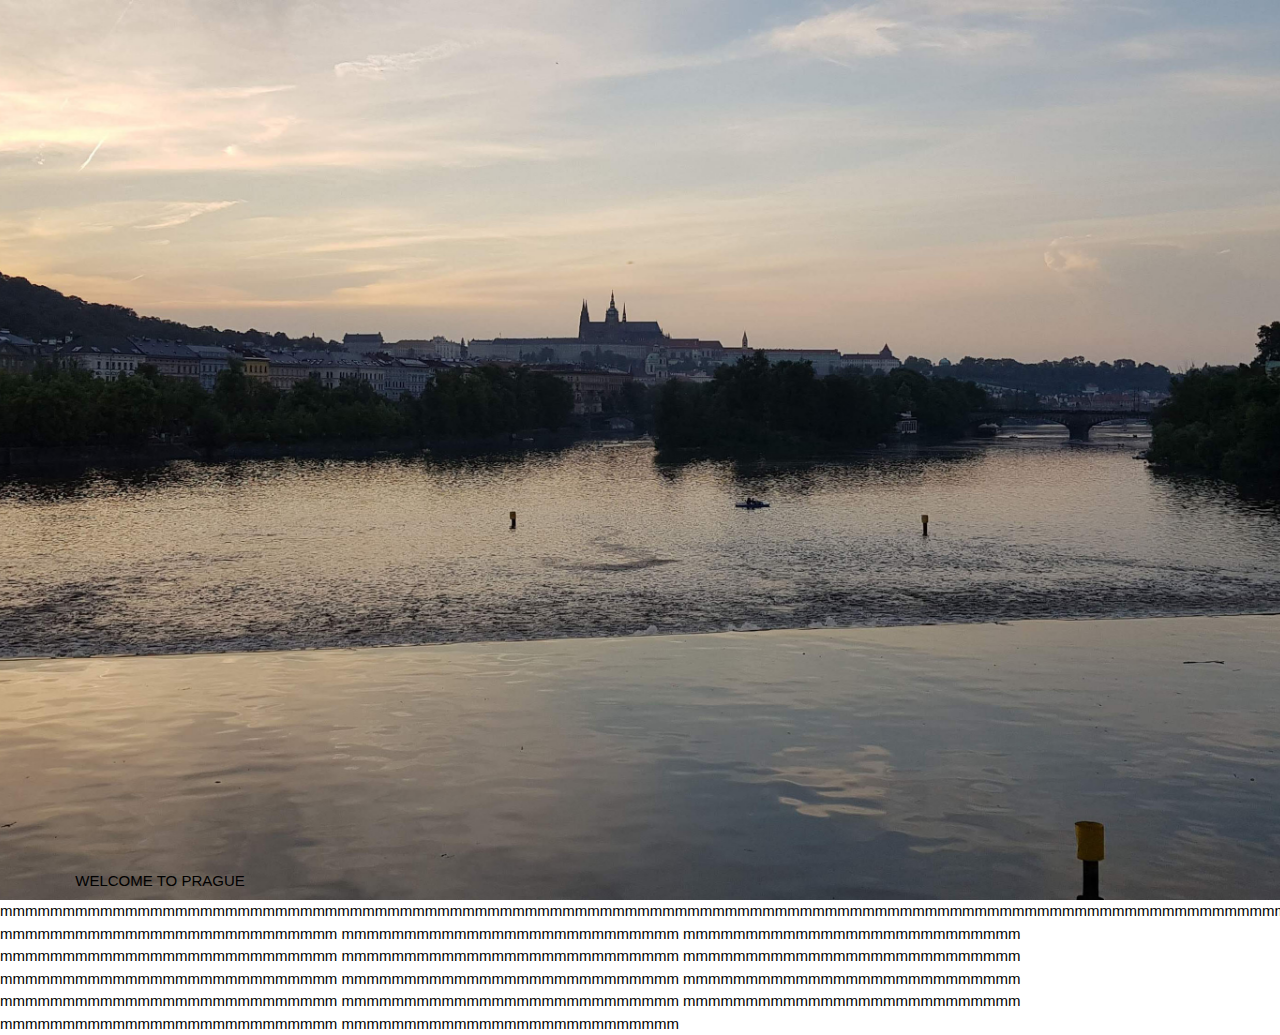
==== commit 41e00b95: "Update index.html" ====
--- a/index.html
+++ b/index.html
@@ -9,7 +9,7 @@
 body, html { height: 100vh;}
 .bg { background-image: url("bg/bg_a.jpg"); height: 100vh; background-position: center; background-repeat: no-repeat; background-size: cover; }
 .w3-button {position: absolute;}
-.cA {left: 0; width: 25vw; height: 10vh;}
+.cA {left: 0; width: 25vw;}
 </style>
 </head>
 <body>
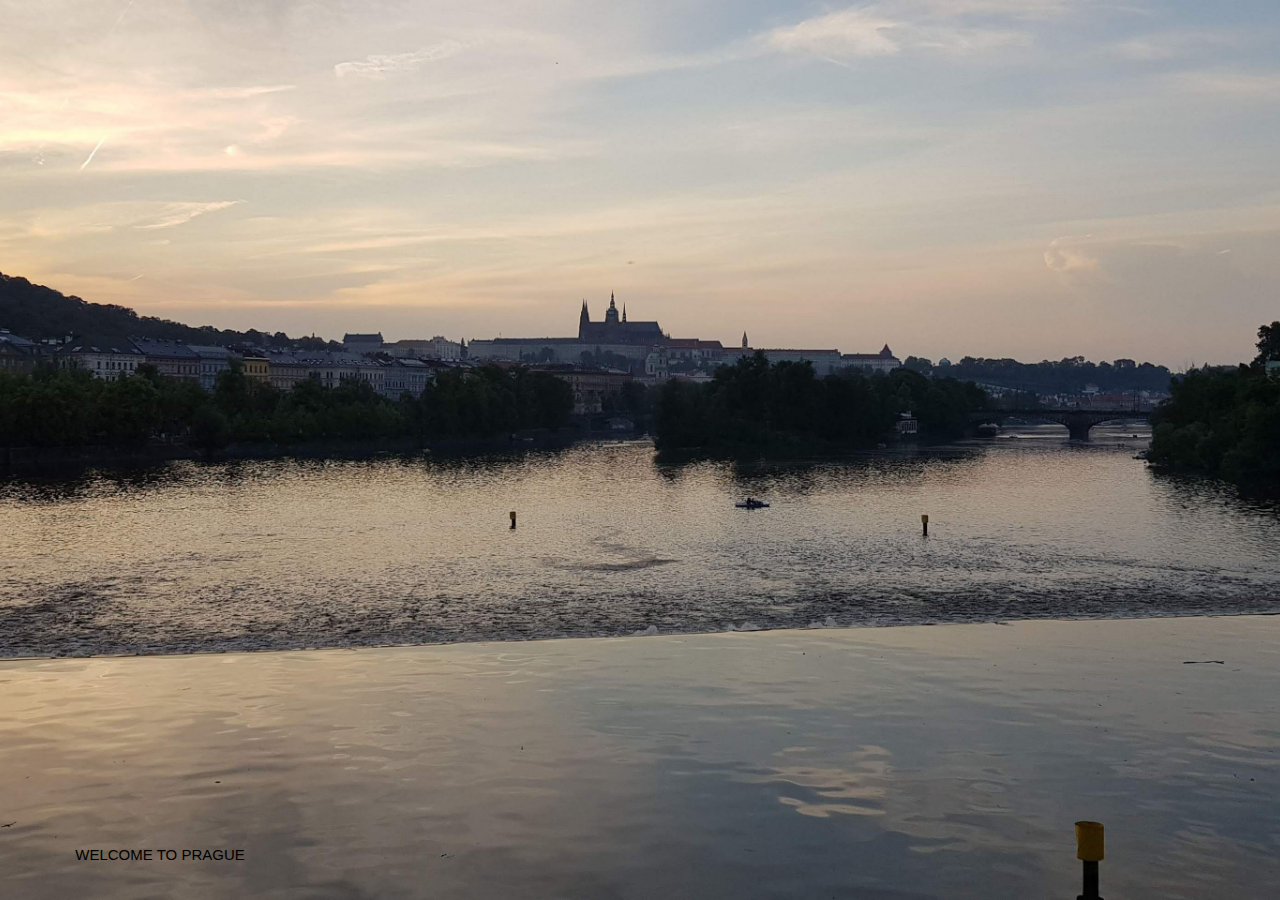
==== commit 8baa46b3: "g" ====
--- a/index.html
+++ b/index.html
@@ -9,13 +9,11 @@
 body, html { height: 100vh;}
 .bg { background-image: url("bg/bg_a.jpg"); height: 100vh; background-position: center; background-repeat: no-repeat; background-size: cover; }
 .w3-button {position: absolute;}
-.cA {left: 0; width: 25vw;}
+.cA {left: 0; width: 25vw; height: 10vh}
 </style>
 </head>
 <body>
 <div class="bg"></div>
-[base64]
-mmmmmmmmmmmmmmmmmmmmmmmmmmm mmmmmmmmmmmmmmmmmmmmmmmmmmm mmmmmmmmmmmmmmmmmmmmmmmmmmm mmmmmmmmmmmmmmmmmmmmmmmmmmm mmmmmmmmmmmmmmmmmmmmmmmmmmm mmmmmmmmmmmmmmmmmmmmmmmmmmm mmmmmmmmmmmmmmmmmmmmmmmmmmm mmmmmmmmmmmmmmmmmmmmmmmmmmm mmmmmmmmmmmmmmmmmmmmmmmmmmm mmmmmmmmmmmmmmmmmmmmmmmmmmm mmmmmmmmmmmmmmmmmmmmmmmmmmm mmmmmmmmmmmmmmmmmmmmmmmmmmm mmmmmmmmmmmmmmmmmmmmmmmmmmm mmmmmmmmmmmmmmmmmmmmmmmmmmm 
 <button onclick="dropdown_A()" class="w3-button cA" style="bottom: 0vw;">WELCOME TO PRAGUE</button>
 <div id="Demo_A" class="w3-dropdown-content cA" style="bottom:10vh;">
   <button href="#" class="w3-button cA" style="bottom: 20vh;">History of Prague</button>
--- a/w3pro.css
+++ b/w3pro.css
@@ -36,7 +36,7 @@
 .w3-hoverable tbody tr:hover,.w3-ul.w3-hoverable li:hover{background-color:#ccc}.w3-centered tr th,.w3-centered tr td{text-align:center}
 .w3-table td,.w3-table th,.w3-table-all td,.w3-table-all th{padding:8px 8px;display:table-cell;text-align:left;vertical-align:top}
 .w3-table th:first-child,.w3-table td:first-child,.w3-table-all th:first-child,.w3-table-all td:first-child{padding-left:16px}
-.w3-btn,.w3-button{border:none;display:inline-block;padding:8px 16px;vertical-align:middle;overflow:hidden;text-decoration:none;color:inherit;background-color:inherit;text-align:center;cursor:pointer;white-space:nowrap}
+.w3-btn,.w3-button{border:none;display:inline-block;padding:8px 16px;vertical-align:middle;overflow:hidden;text-decoration:none;color:inherit;background-color:inherit;text-align:center;cursor:pointer;}
 .w3-btn:hover{box-shadow:0 8px 16px 0 rgba(0,0,0,0.2),0 6px 20px 0 rgba(0,0,0,0.19)}
 .w3-btn,.w3-button{-webkit-touch-callout:none;-webkit-user-select:none;-khtml-user-select:none;-moz-user-select:none;-ms-user-select:none;user-select:none}   
 .w3-disabled,.w3-btn:disabled,.w3-button:disabled{cursor:not-allowed;opacity:0.3}.w3-disabled *,:disabled *{pointer-events:none}
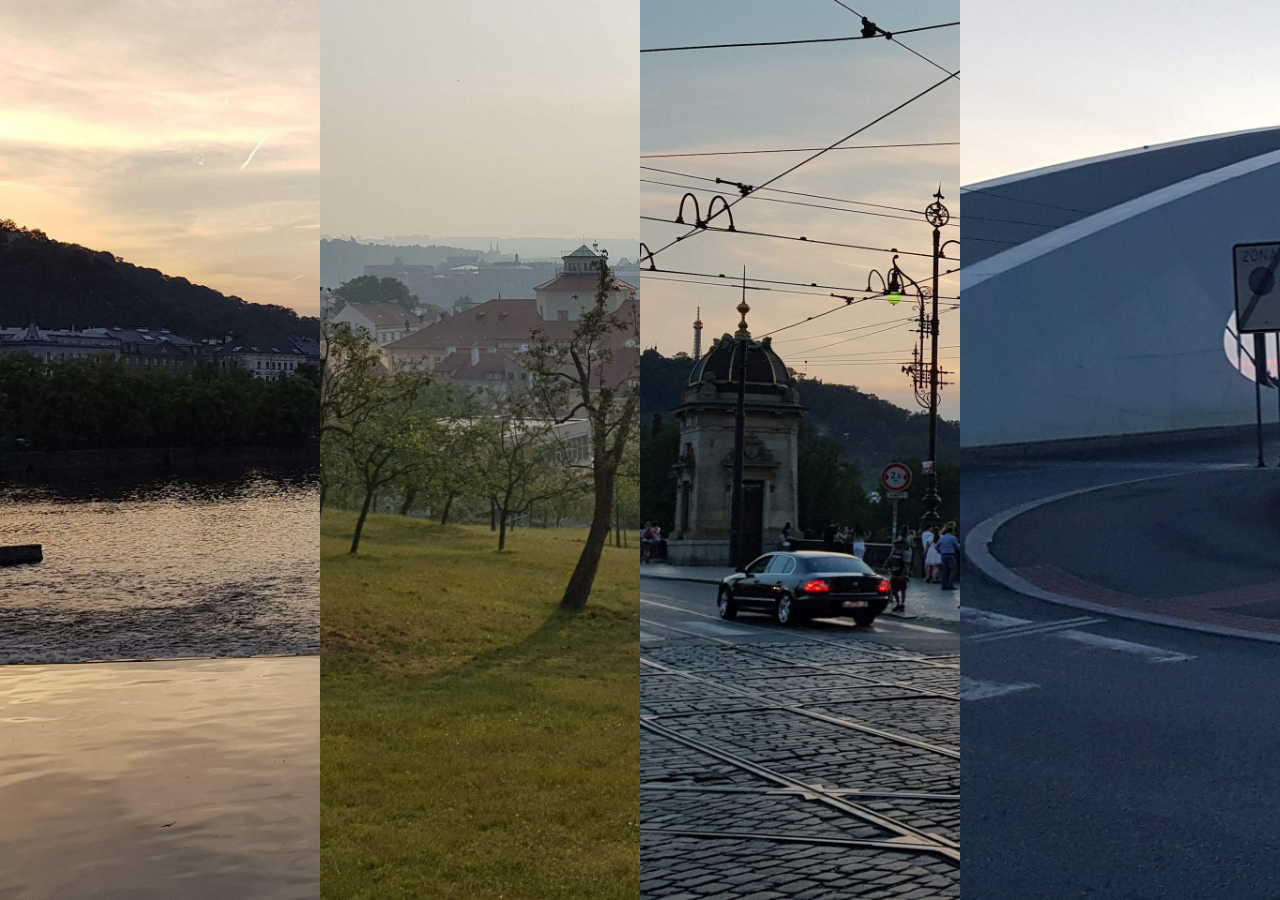
==== commit 061768bc: "ujhf" ====
--- a/index.html
+++ b/index.html
@@ -7,27 +7,18 @@
 <style>
 * { color: rgb(0,0,0); text-decoration: none; padding: 0; margin: 0; font-family: "Roboto", Open Sans, sans-serif;}
 body, html { height: 100vh;}
-.bg { background-image: url("bg/bg_a.jpg"); height: 100vh; background-position: center; background-repeat: no-repeat; background-size: cover; }
-.w3-button {position: absolute;}
-.cA {left: 0; width: 25vw; height: 10vh}
 </style>
 </head>
 <body>
-<div class="bg"></div>
-<button onclick="dropdown_A()" class="w3-button cA" style="bottom: 0vw;">WELCOME TO PRAGUE</button>
-<div id="Demo_A" class="w3-dropdown-content cA" style="bottom:10vh;">
-  <button href="#" class="w3-button cA" style="bottom: 20vh;">History of Prague</button>
-  <button href="#" class="w3-button cA" style="bottom: 10vh">Prague today</button>
-  <button href="#" class="w3-button cA" style="bottom: 0vh">Our services</button>
+<div class="w3-col s12 m6 l3">
+ <img src="bg/bg_a.jpg" style="height:100vh">
 </div>
-
-<script>
-function dropdown_A() {
-  var x = document.getElementById("Demo_A");
-  if (x.className.indexOf("w3-show") == -1) {
-    x.className += " w3-show";
-  } else { 
-    x.className = x.className.replace(" w3-show", "");
-  }
-}
-</script>+<div class="w3-col s12 m6 l3">
+ <img src="bg/bg_b.jpg" style="height:100vh">
+</div>
+<div class="w3-col s12 m6 l3">
+ <img src="bg/bg_c.jpg" style="height:100vh">
+</div>
+<div class="w3-col s12 m6 l3">
+ <img src="bg/bg_e.jpg" style="height:100vh">
+</div>--- a/w3pro.css
+++ b/w3pro.css
@@ -36,7 +36,7 @@
 .w3-hoverable tbody tr:hover,.w3-ul.w3-hoverable li:hover{background-color:#ccc}.w3-centered tr th,.w3-centered tr td{text-align:center}
 .w3-table td,.w3-table th,.w3-table-all td,.w3-table-all th{padding:8px 8px;display:table-cell;text-align:left;vertical-align:top}
 .w3-table th:first-child,.w3-table td:first-child,.w3-table-all th:first-child,.w3-table-all td:first-child{padding-left:16px}
-.w3-btn,.w3-button{border:none;display:inline-block;padding:8px 16px;vertical-align:middle;overflow:hidden;text-decoration:none;color:inherit;background-color:inherit;text-align:center;cursor:pointer;}
+.w3-btn,.w3-button{border:none;display:inline-block;vertical-align:middle;overflow:hidden;text-decoration:none;color:inherit;background-color:inherit;text-align:center;cursor:pointer;}
 .w3-btn:hover{box-shadow:0 8px 16px 0 rgba(0,0,0,0.2),0 6px 20px 0 rgba(0,0,0,0.19)}
 .w3-btn,.w3-button{-webkit-touch-callout:none;-webkit-user-select:none;-khtml-user-select:none;-moz-user-select:none;-ms-user-select:none;user-select:none}   
 .w3-disabled,.w3-btn:disabled,.w3-button:disabled{cursor:not-allowed;opacity:0.3}.w3-disabled *,:disabled *{pointer-events:none}
